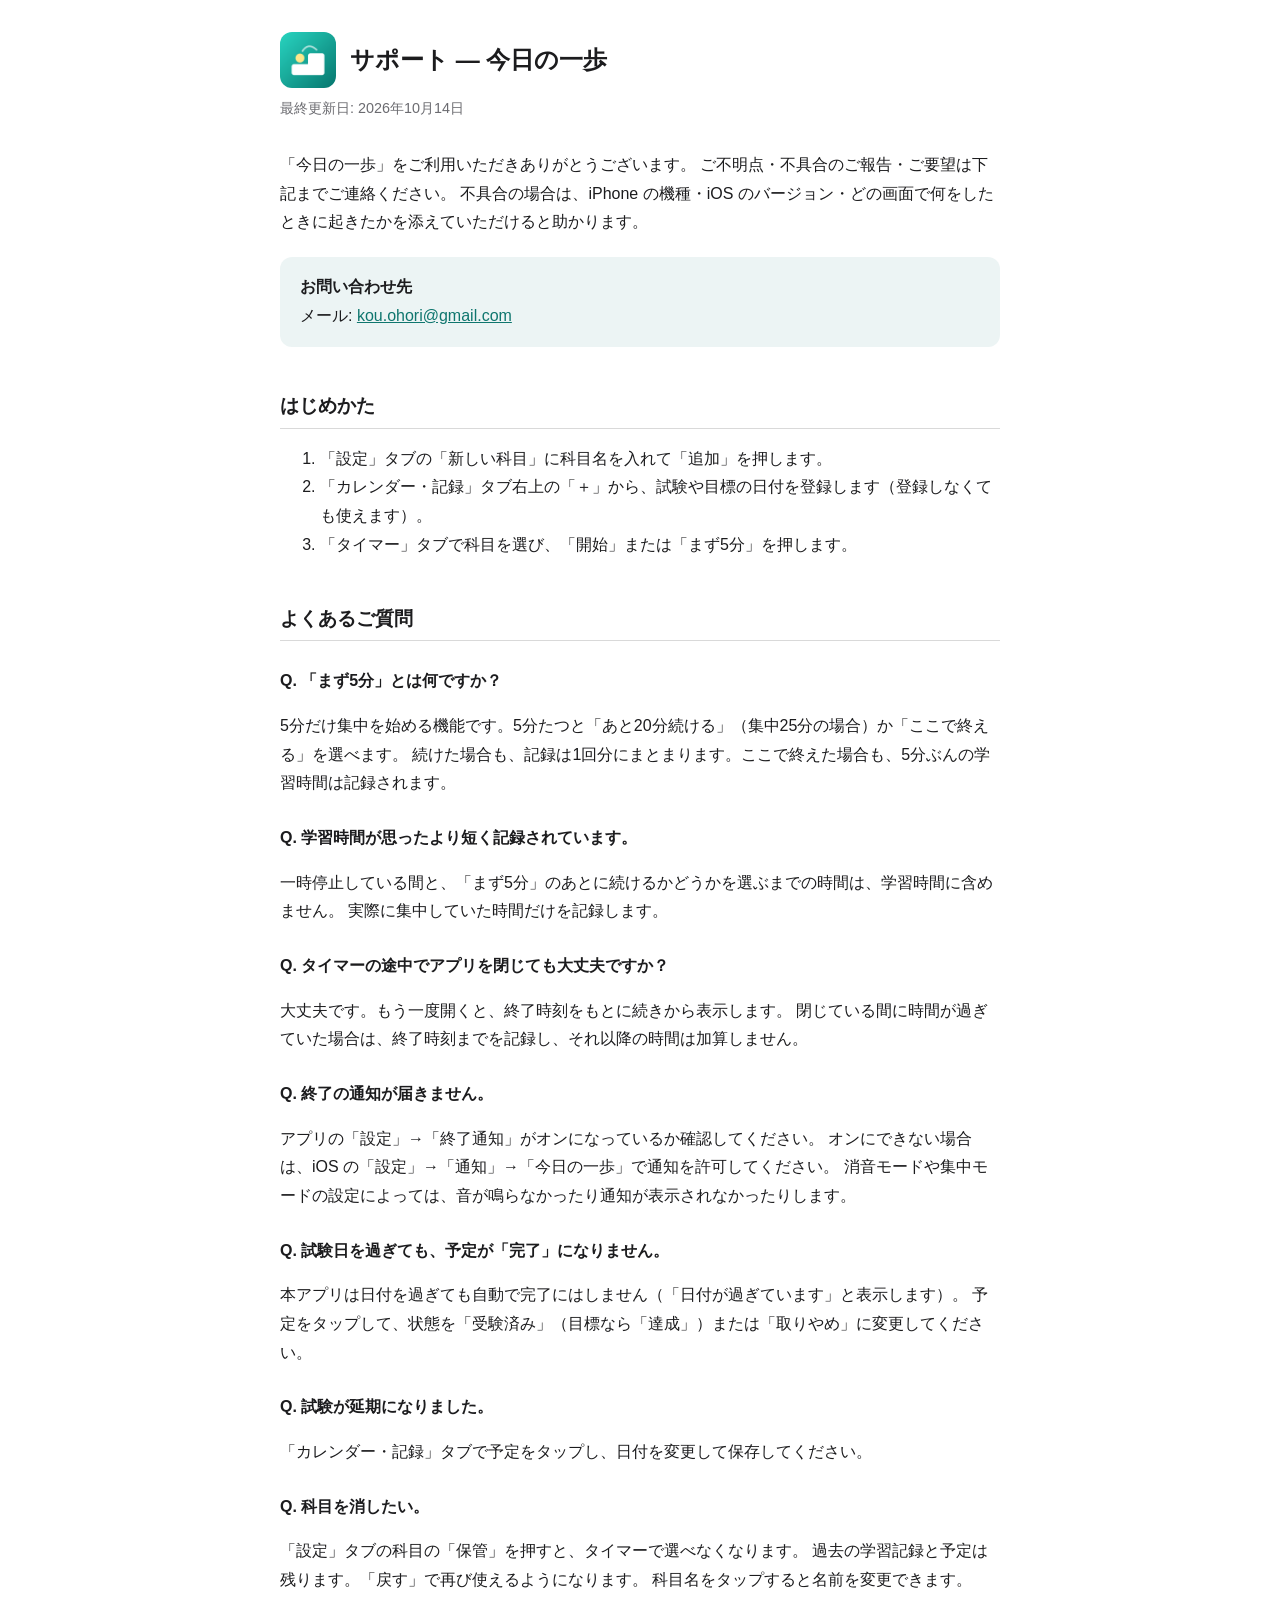
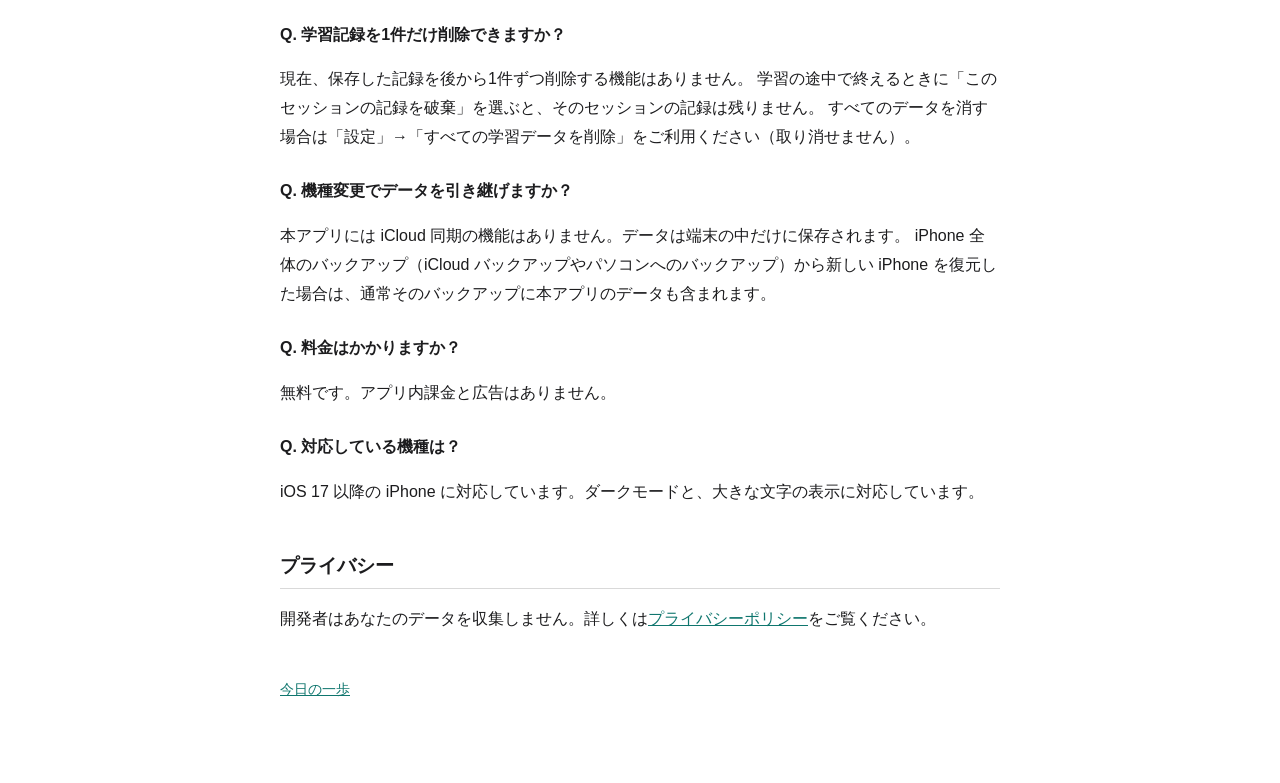
==== support.html @ 4ad7e0d9 "Add support and privacy policy pages for 今日の一歩 Co-Authored-By: Claude Opus 5.5 <noreply@anthropic.co" ====
<!DOCTYPE html>
<html lang="ja">
<head>
<meta charset="utf-8">
<meta name="viewport" content="width=device-width, initial-scale=1">
<title>サポート — 今日の一歩</title>
<link rel="stylesheet" href="./style.css">
</head>
<body>
<header>
  <img src="./icon.png" alt="">
  <h1>サポート — 今日の一歩</h1>
</header>
<p class="meta">最終更新日: 2026年10月14日</p>

<p>「今日の一歩」をご利用いただきありがとうございます。
ご不明点・不具合のご報告・ご要望は下記までご連絡ください。
不具合の場合は、iPhone の機種・iOS のバージョン・どの画面で何をしたときに起きたかを添えていただけると助かります。</p>

<div class="box">
  <strong>お問い合わせ先</strong><br>
  メール: <a href="mailto:kou.ohori@gmail.com">kou.ohori@gmail.com</a>
</div>

<h2>はじめかた</h2>
<ol>
  <li>「設定」タブの「新しい科目」に科目名を入れて「追加」を押します。</li>
  <li>「カレンダー・記録」タブ右上の「＋」から、試験や目標の日付を登録します（登録しなくても使えます）。</li>
  <li>「タイマー」タブで科目を選び、「開始」または「まず5分」を押します。</li>
</ol>

<h2>よくあるご質問</h2>

<h3>Q. 「まず5分」とは何ですか？</h3>
<p>5分だけ集中を始める機能です。5分たつと「あと20分続ける」（集中25分の場合）か「ここで終える」を選べます。
続けた場合も、記録は1回分にまとまります。ここで終えた場合も、5分ぶんの学習時間は記録されます。</p>

<h3>Q. 学習時間が思ったより短く記録されています。</h3>
<p>一時停止している間と、「まず5分」のあとに続けるかどうかを選ぶまでの時間は、学習時間に含めません。
実際に集中していた時間だけを記録します。</p>

<h3>Q. タイマーの途中でアプリを閉じても大丈夫ですか？</h3>
<p>大丈夫です。もう一度開くと、終了時刻をもとに続きから表示します。
閉じている間に時間が過ぎていた場合は、終了時刻までを記録し、それ以降の時間は加算しません。</p>

<h3>Q. 終了の通知が届きません。</h3>
<p>アプリの「設定」→「終了通知」がオンになっているか確認してください。
オンにできない場合は、iOS の「設定」→「通知」→「今日の一歩」で通知を許可してください。
消音モードや集中モードの設定によっては、音が鳴らなかったり通知が表示されなかったりします。</p>

<h3>Q. 試験日を過ぎても、予定が「完了」になりません。</h3>
<p>本アプリは日付を過ぎても自動で完了にはしません（「日付が過ぎています」と表示します）。
予定をタップして、状態を「受験済み」（目標なら「達成」）または「取りやめ」に変更してください。</p>

<h3>Q. 試験が延期になりました。</h3>
<p>「カレンダー・記録」タブで予定をタップし、日付を変更して保存してください。</p>

<h3>Q. 科目を消したい。</h3>
<p>「設定」タブの科目の「保管」を押すと、タイマーで選べなくなります。
過去の学習記録と予定は残ります。「戻す」で再び使えるようになります。
科目名をタップすると名前を変更できます。</p>

<h3>Q. 学習記録を1件だけ削除できますか？</h3>
<p>現在、保存した記録を後から1件ずつ削除する機能はありません。
学習の途中で終えるときに「このセッションの記録を破棄」を選ぶと、そのセッションの記録は残りません。
すべてのデータを消す場合は「設定」→「すべての学習データを削除」をご利用ください（取り消せません）。</p>

<h3>Q. 機種変更でデータを引き継げますか？</h3>
<p>本アプリには iCloud 同期の機能はありません。データは端末の中だけに保存されます。
iPhone 全体のバックアップ（iCloud バックアップやパソコンへのバックアップ）から新しい iPhone を復元した場合は、通常そのバックアップに本アプリのデータも含まれます。</p>

<h3>Q. 料金はかかりますか？</h3>
<p>無料です。アプリ内課金と広告はありません。</p>

<h3>Q. 対応している機種は？</h3>
<p>iOS 17 以降の iPhone に対応しています。ダークモードと、大きな文字の表示に対応しています。</p>

<h2>プライバシー</h2>
<p>開発者はあなたのデータを収集しません。詳しくは<a href="./privacy-policy.html">プライバシーポリシー</a>をご覧ください。</p>

<footer><a href="./index.html">今日の一歩</a></footer>
</body>
</html>
---- style.css ----
:root {
  color-scheme: light dark;
  --text: #1c1c1e;
  --muted: #6b6b70;
  --bg: #ffffff;
  --accent: #0f766e;
  --box: rgba(15, 118, 110, .08);
  --rule: rgba(128, 128, 128, .3);
}
@media (prefers-color-scheme: dark) {
  :root {
    --text: #e6e6e6;
    --muted: #a0a0a5;
    --bg: #111111;
    --accent: #5eead4;
    --box: rgba(94, 234, 212, .10);
  }
}
body {
  font-family: -apple-system, BlinkMacSystemFont, "Hiragino Sans", "Yu Gothic", sans-serif;
  line-height: 1.8;
  max-width: 720px;
  margin: 0 auto;
  padding: 32px 20px 80px;
  color: var(--text);
  background: var(--bg);
}
a { color: var(--accent); }
header { display: flex; align-items: center; gap: 14px; margin-bottom: 8px; }
header img { width: 56px; height: 56px; border-radius: 12px; }
h1 { font-size: 1.5em; margin: 0; }
h2 { font-size: 1.2em; margin-top: 2.2em; border-bottom: 1px solid var(--rule); padding-bottom: 4px; }
h3 { font-size: 1em; margin: 1.6em 0 .3em; }
.meta { color: var(--muted); font-size: .9em; margin: 4px 0 2em; }
.box { background: var(--box); border-radius: 12px; padding: 16px 20px; margin: 20px 0; }
ul { padding-left: 1.3em; }
footer { margin-top: 3em; color: var(--muted); font-size: .9em; }
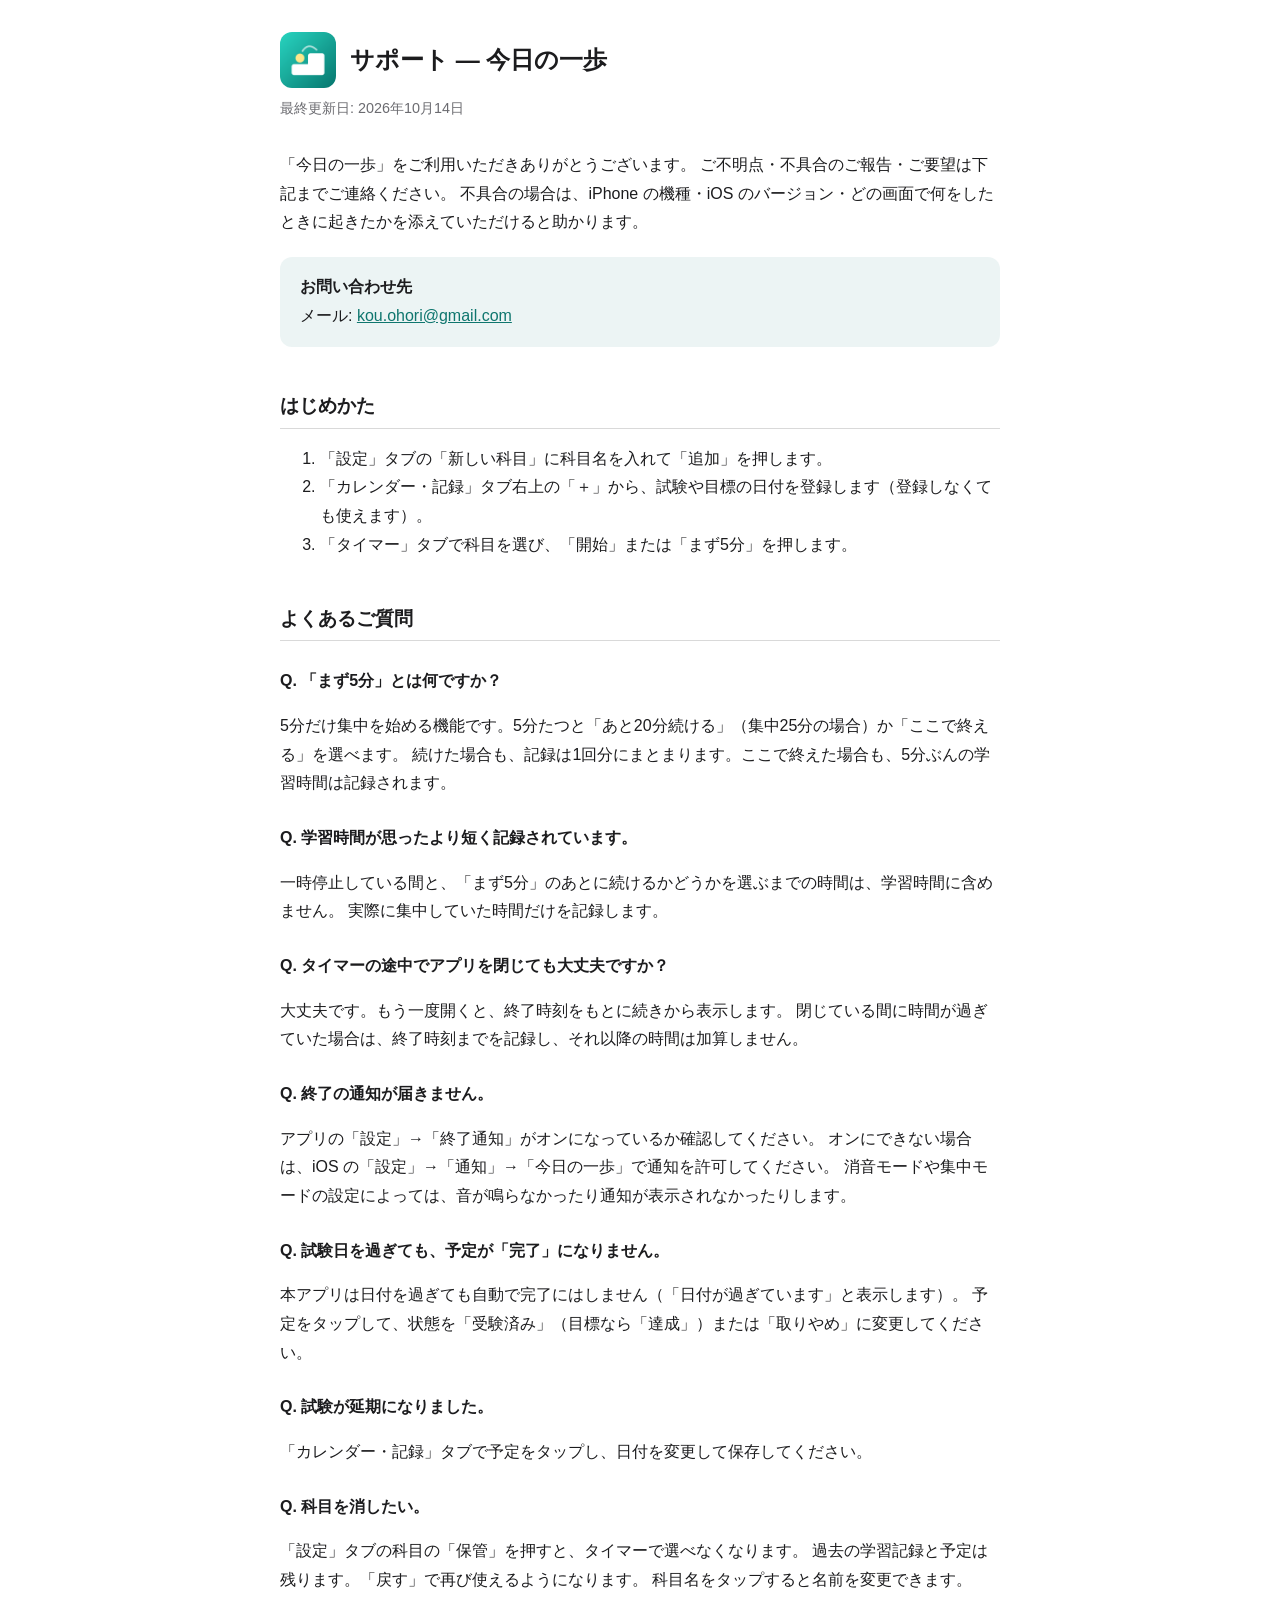
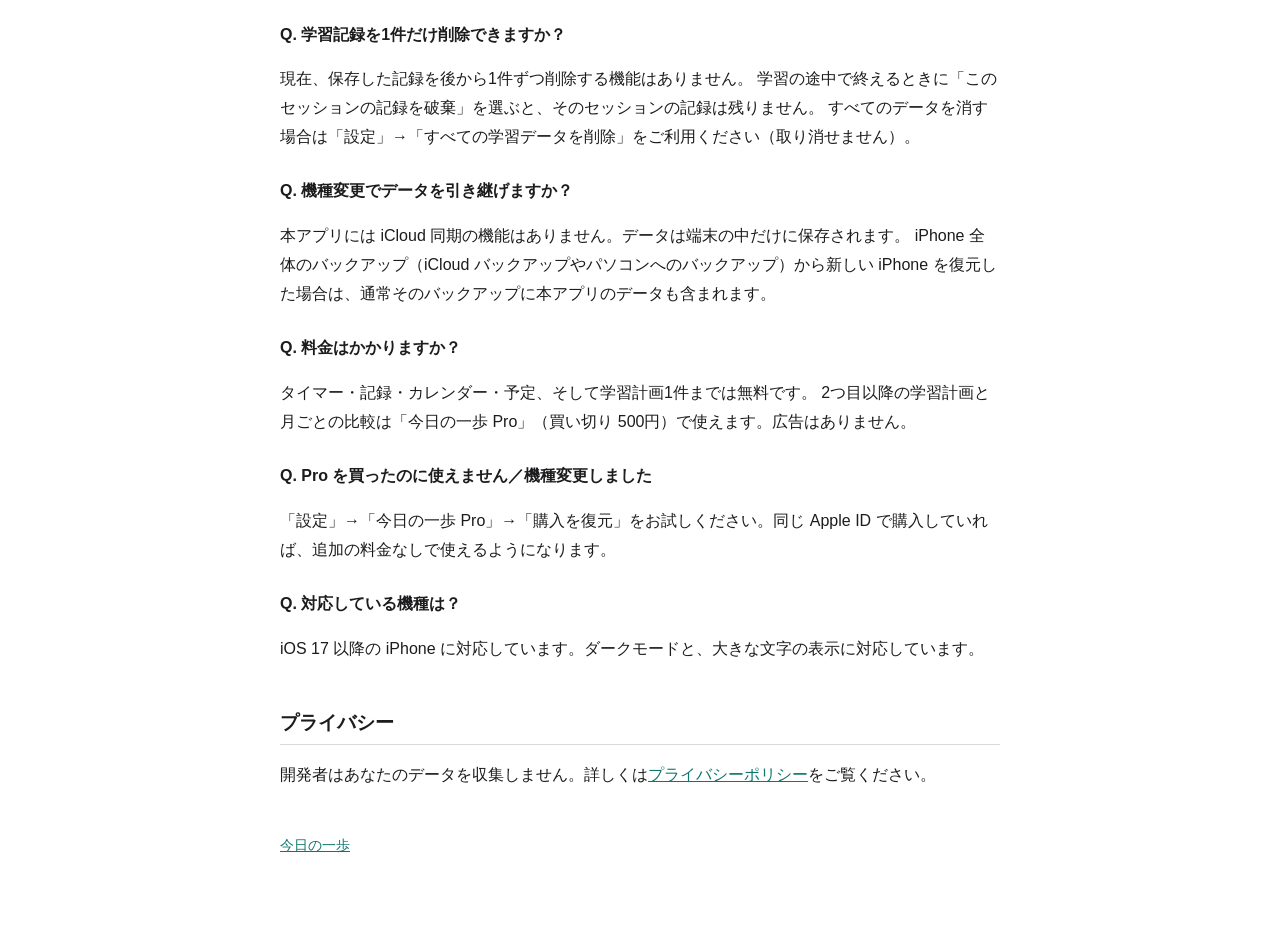
==== commit ad4505cd: "1.3: 今日の一歩 Pro（買い切り）の料金と購入の通信をサポート・プライバシーポリシーに反映 Co-Authored-By: Claude Opus 5.5 <noreply@anthropic." ====
--- a/support.html
+++ b/support.html
@@ -70,7 +70,11 @@
 iPhone 全体のバックアップ（iCloud バックアップやパソコンへのバックアップ）から新しい iPhone を復元した場合は、通常そのバックアップに本アプリのデータも含まれます。</p>
 
 <h3>Q. 料金はかかりますか？</h3>
-<p>無料です。アプリ内課金と広告はありません。</p>
+<p>タイマー・記録・カレンダー・予定、そして学習計画1件までは無料です。
+2つ目以降の学習計画と月ごとの比較は「今日の一歩 Pro」（買い切り 500円）で使えます。広告はありません。</p>
+
+<h3>Q. Pro を買ったのに使えません／機種変更しました</h3>
+<p>「設定」→「今日の一歩 Pro」→「購入を復元」をお試しください。同じ Apple ID で購入していれば、追加の料金なしで使えるようになります。</p>
 
 <h3>Q. 対応している機種は？</h3>
 <p>iOS 17 以降の iPhone に対応しています。ダークモードと、大きな文字の表示に対応しています。</p>
